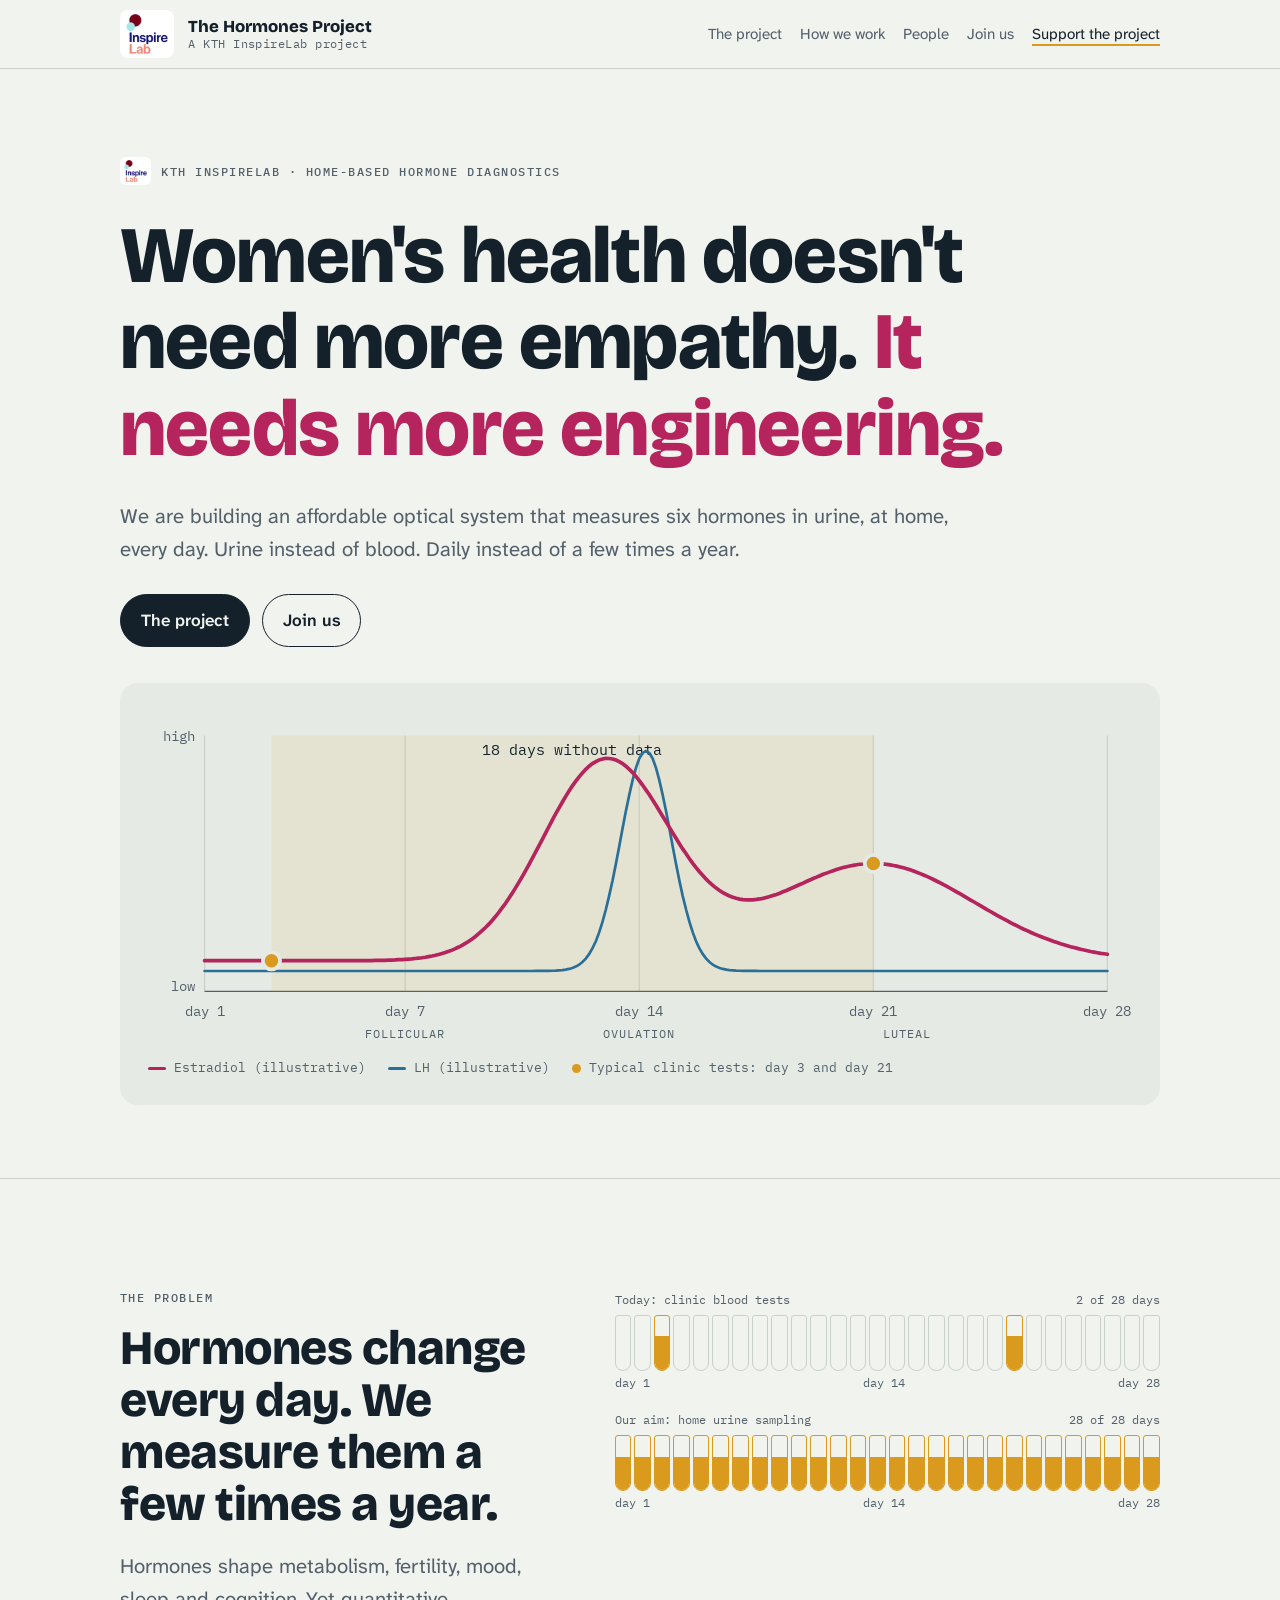
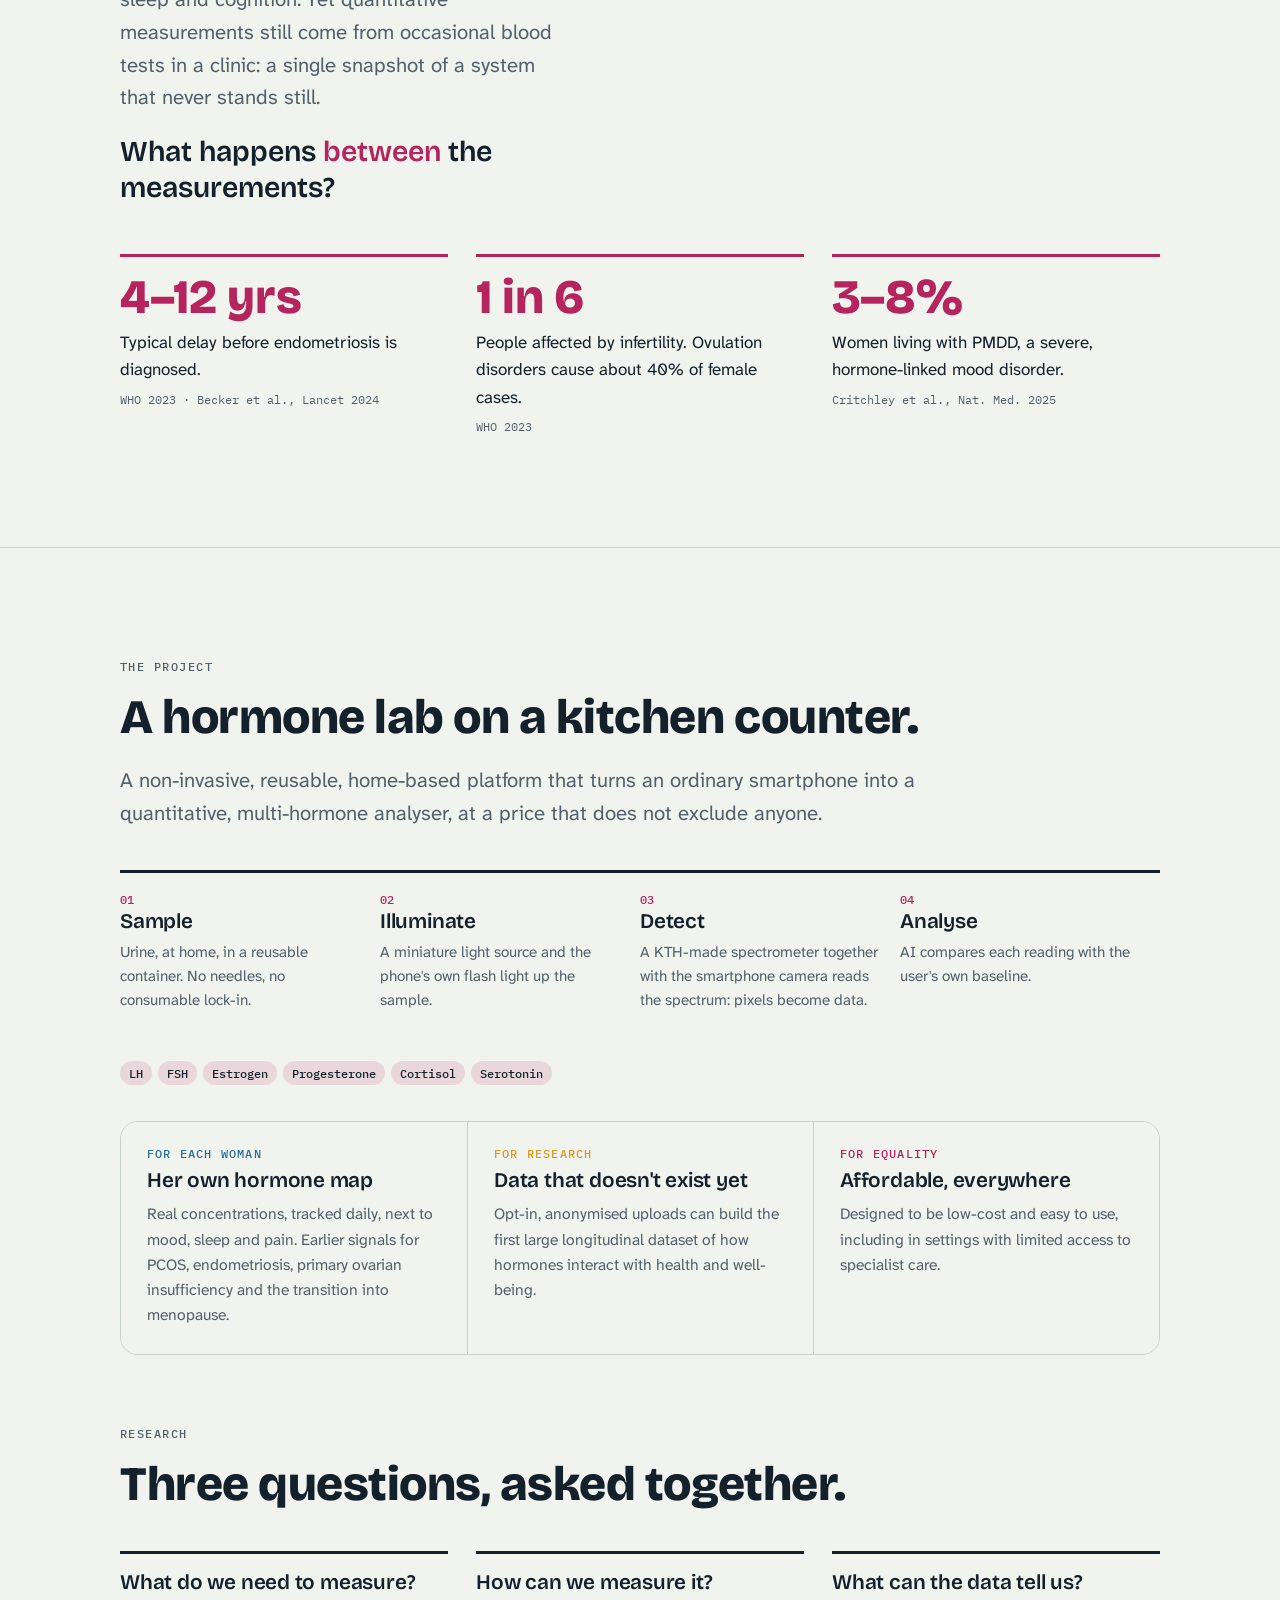
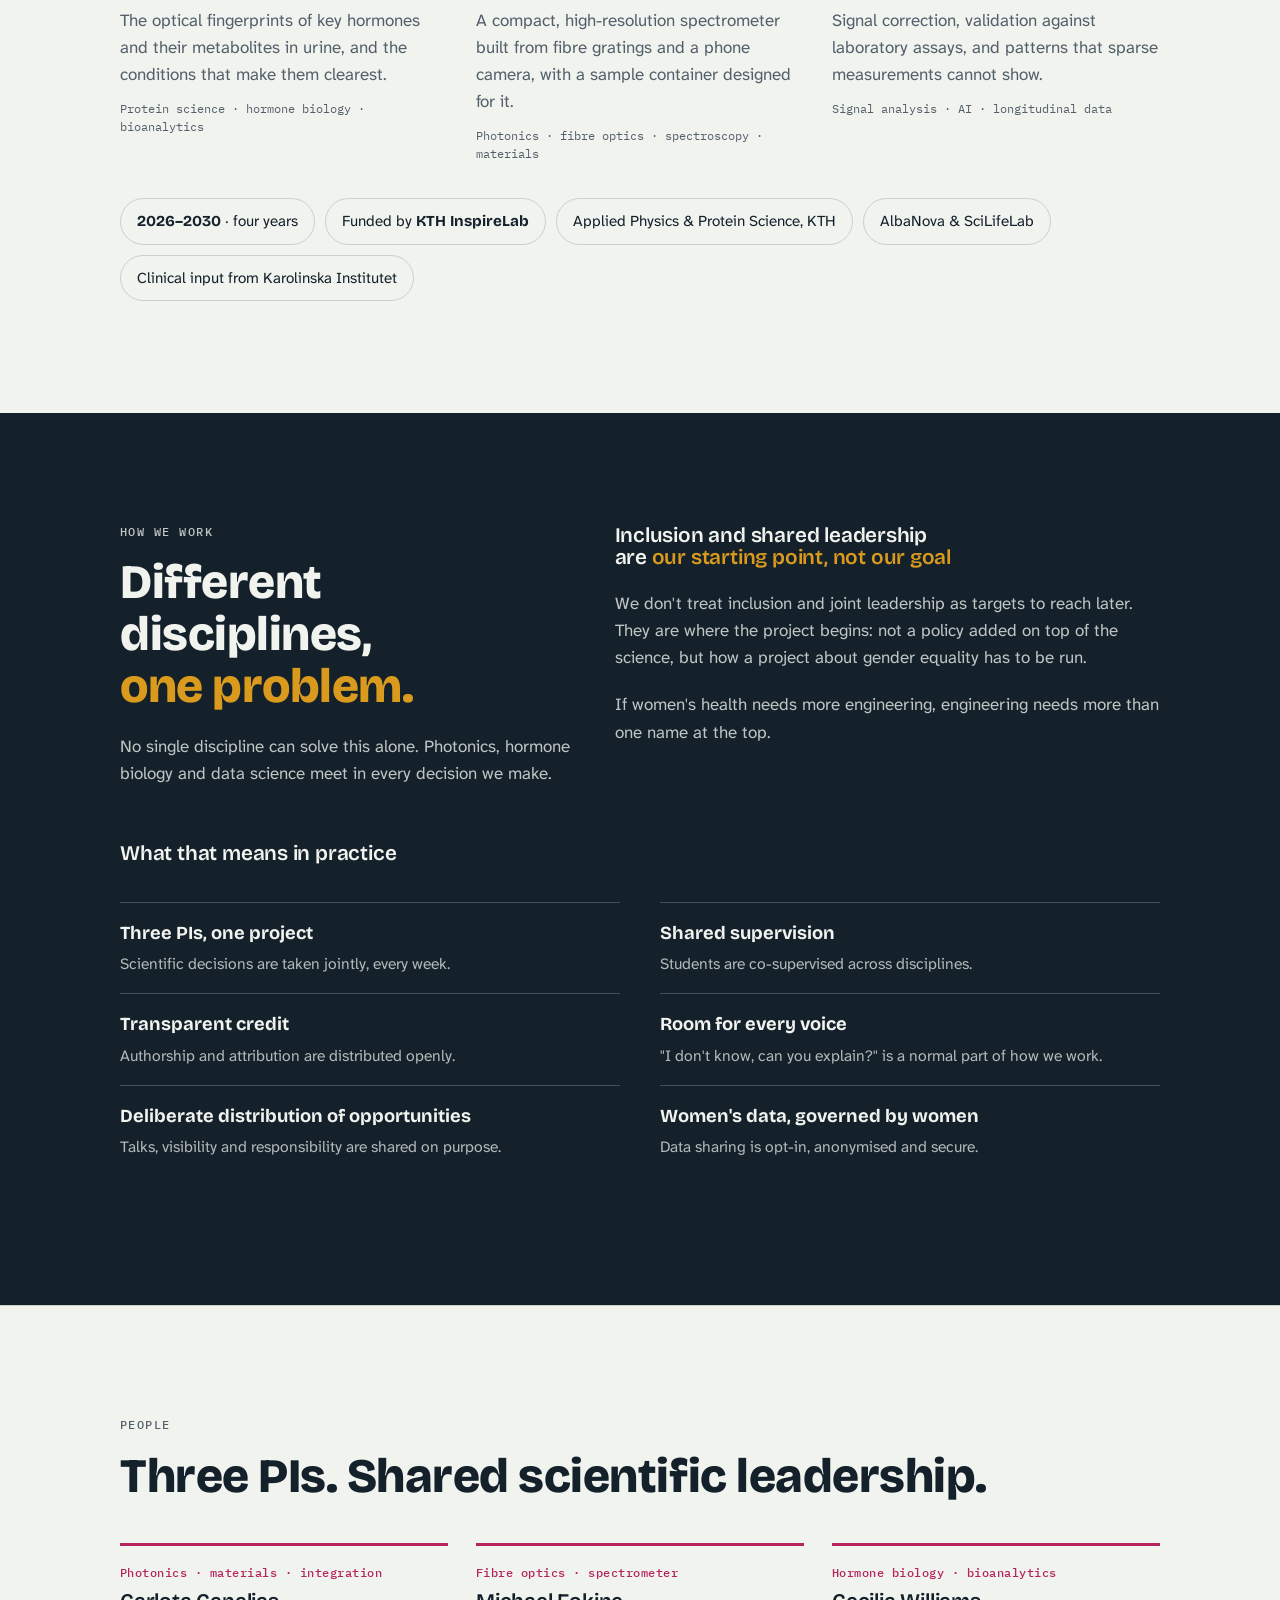
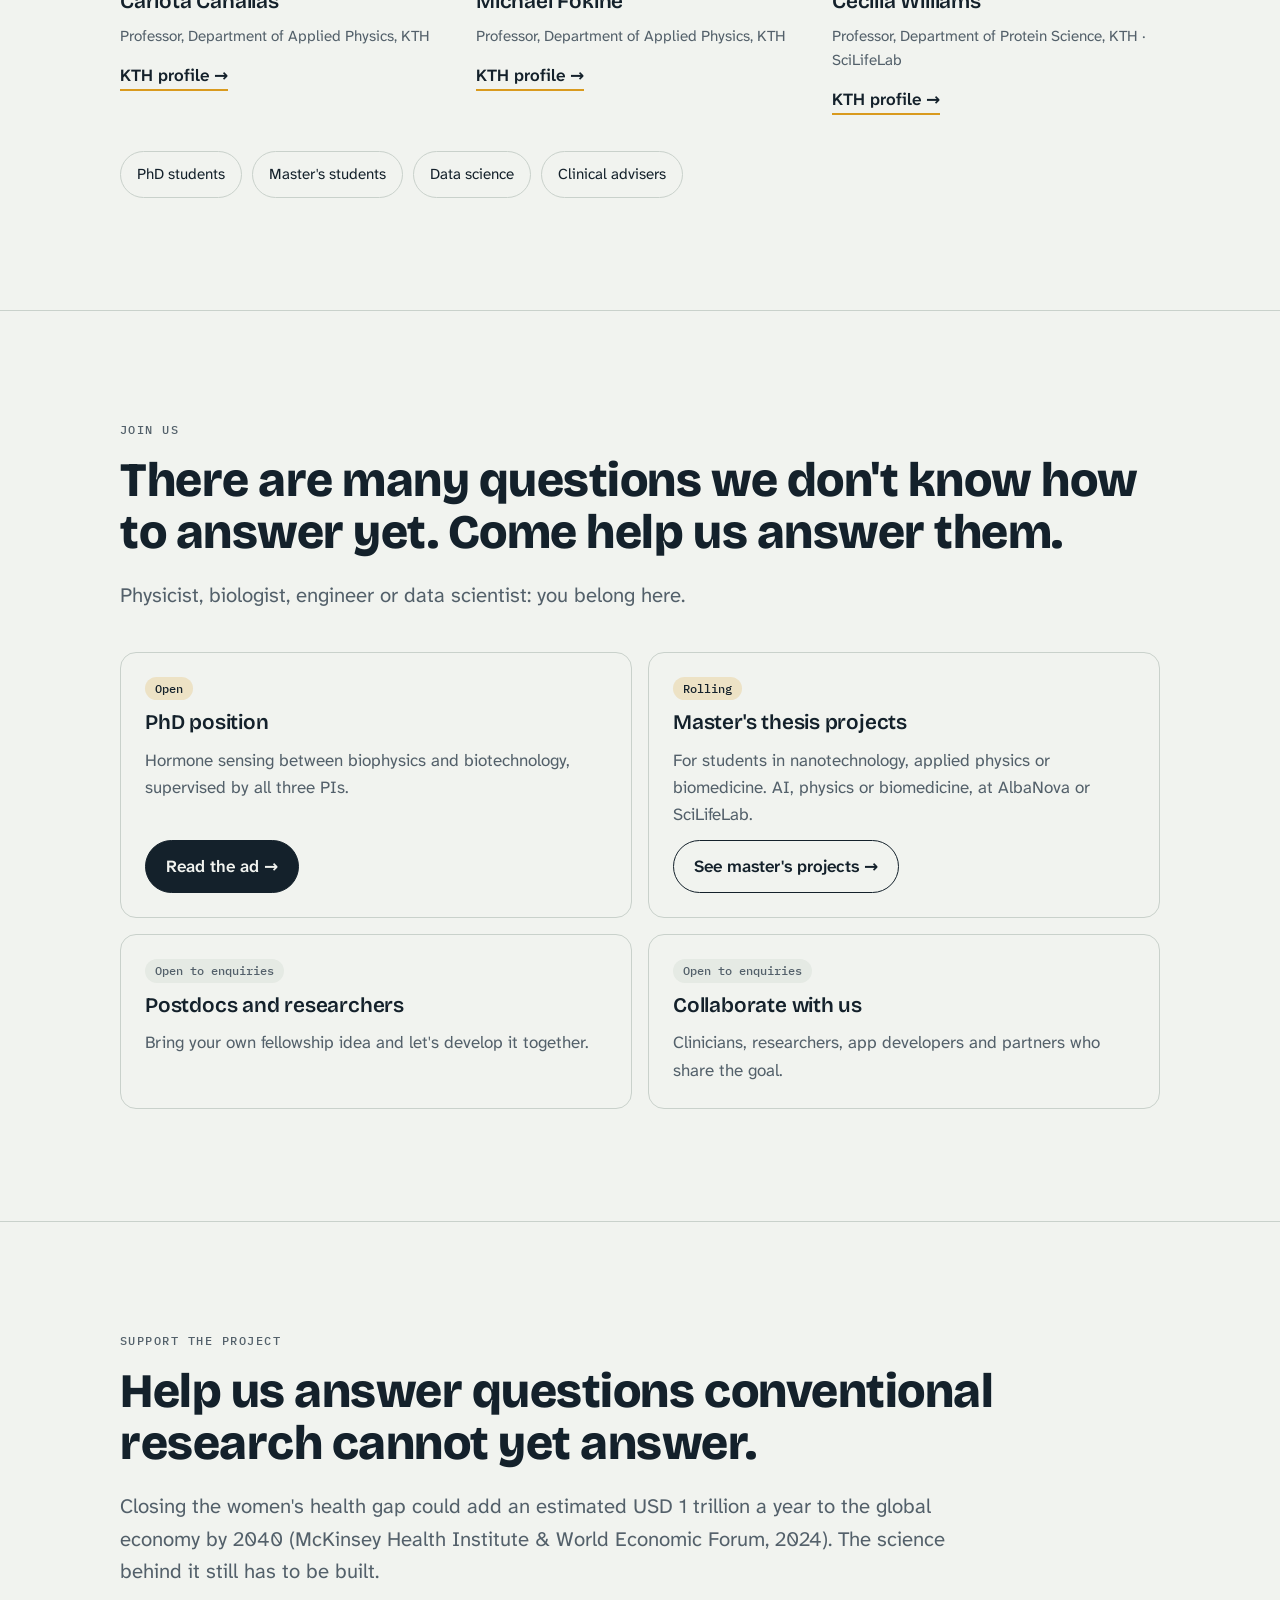
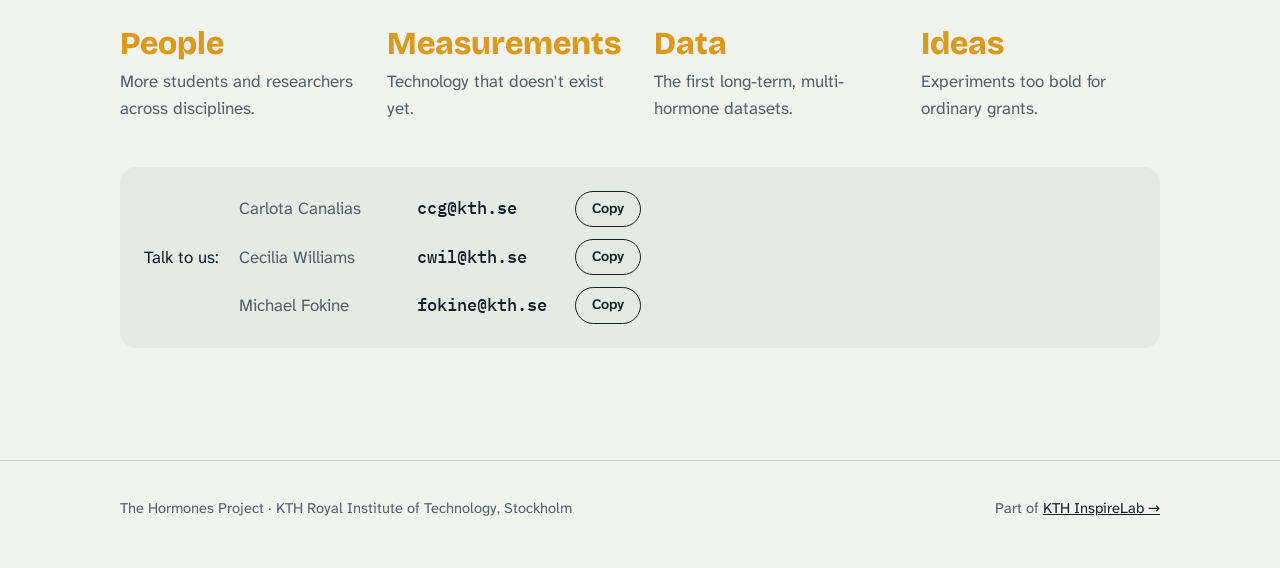
==== index.html @ 11ae4a55 "Add Hormones Project website Main page, PhD ad and master's thesis page for the KTH InspireLab Hormo" ====
<!doctype html>
<html lang="en">
<head>
<meta charset="utf-8">
<meta name="viewport" content="width=device-width, initial-scale=1, viewport-fit=cover">
<title>The Hormones Project</title>
<meta name="description" content="A KTH InspireLab project building an affordable, home-based optical system that measures six hormones in urine, every day.">
<link rel="icon" href="inspirelab-logo.png">
<link rel="preconnect" href="https://fonts.googleapis.com">
<link rel="preconnect" href="https://fonts.gstatic.com" crossorigin>
<link rel="stylesheet" href="https://fonts.googleapis.com/css2?family=Bricolage+Grotesque:opsz,wght@12..96,400;12..96,600;12..96,800&family=Atkinson+Hyperlegible+Next:wght@400;600&family=IBM+Plex+Mono:wght@400;500&display=swap">
<link rel="stylesheet" href="style.css">
</head>
<body>
<header class="nav">
  <div class="wrap">
    <div class="brand">
      <a class="logo" href="https://www.kth.se/inspirelab" title="KTH InspireLab"><img src="inspirelab-logo.png" alt="KTH InspireLab" width="240" height="227"></a>
      <a class="name" href="#top">The Hormones Project<small>A KTH InspireLab project</small></a>
    </div>
    <nav aria-label="Main">
      <ul>
        <li><a href="#project">The project</a></li>
        <li><a href="#how">How we work</a></li>
        <li><a href="#people">People</a></li>
        <li><a href="#join">Join us</a></li>
        <li><a class="cta" href="#support">Support the project</a></li>
      </ul>
    </nav>
  </div>
</header>

<main id="top">
  <!-- HERO -->
  <section class="hero">
    <div class="wrap grid">
      <a class="part-of" href="https://www.kth.se/inspirelab"><img src="inspirelab-logo.png" alt="" width="240" height="227">KTH InspireLab · Home-based hormone diagnostics</a>
      <h1>Women's health doesn't need more empathy. <span>It needs more engineering.</span></h1>
      <p class="lede">We are building an affordable optical system that measures six hormones in urine, at home, every day. Urine instead of blood. Daily instead of a few times a year.</p>
      <div class="btns">
        <a class="btn solid" href="#project">The project</a>
        <a class="btn" href="#join">Join us</a>
      </div>
      <figure class="chart" style="margin-inline:0">
        <svg id="cycle" viewBox="0 0 800 270" role="img" aria-label="Illustrative hormone levels across a 28-day menstrual cycle, with clinic tests only on day 3 and day 21"></svg>
        <figcaption class="legend">
          <span><b style="background:var(--curve)"></b>Estradiol (illustrative)</span>
          <span><b style="background:var(--light)"></b>LH (illustrative)</span>
          <span><b style="background:var(--sample);height:9px;width:9px;border-radius:50%"></b>Typical clinic tests: day 3 and day 21</span>
        </figcaption>
      </figure>
    </div>
  </section>

  <!-- PROBLEM -->
  <section>
    <div class="wrap">
      <div class="two">
        <div class="stack">
          <div class="eyebrow">The problem</div>
          <h2>Hormones change every day. We measure them a few times a year.</h2>
          <p class="lede">Hormones shape metabolism, fertility, mood, sleep and cognition. Yet quantitative measurements still come from occasional blood tests in a clinic: a single snapshot of a system that never stands still.</p>
          <p class="pull">What happens <em>between</em> the measurements?</p>
        </div>
        <div class="tubes" aria-label="Sample tubes across a 28-day cycle">
          <div>
            <div class="row-label"><span>Today: clinic blood tests</span><span>2 of 28 days</span></div>
            <div class="row" id="row-clinic"></div>
            <div class="days"><span>day 1</span><span>day 14</span><span>day 28</span></div>
          </div>
          <div>
            <div class="row-label"><span>Our aim: home urine sampling</span><span>28 of 28 days</span></div>
            <div class="row" id="row-home"></div>
            <div class="days"><span>day 1</span><span>day 14</span><span>day 28</span></div>
          </div>
        </div>
      </div>
      <div class="stats">
        <div><span class="n">4–12 yrs</span><p>Typical delay before endometriosis is diagnosed.</p><span class="src">WHO 2023 · Becker et al., Lancet 2024</span></div>
        <div><span class="n">1 in 6</span><p>People affected by infertility. Ovulation disorders cause about 40% of female cases.</p><span class="src">WHO 2023</span></div>
        <div><span class="n">3–8%</span><p>Women living with PMDD, a severe, hormone-linked mood disorder.</p><span class="src">Critchley et al., Nat. Med. 2025</span></div>
      </div>
    </div>
  </section>

  <!-- PROJECT -->
  <section id="project">
    <div class="wrap">
      <div class="stack">
        <div class="eyebrow">The project</div>
        <h2>A hormone lab on a kitchen counter.</h2>
        <p class="lede">A non-invasive, reusable, home-based platform that turns an ordinary smartphone into a quantitative, multi-hormone analyser, at a price that does not exclude anyone.</p>
      </div>
      <ol class="steps">
        <li><h3>Sample</h3><p>Urine, at home, in a reusable container. No needles, no consumable lock-in.</p></li>
        <li><h3>Illuminate</h3><p>A miniature light source and the phone's own flash light up the sample.</p></li>
        <li><h3>Detect</h3><p>A KTH-made spectrometer together with the smartphone camera reads the spectrum: pixels become data.</p></li>
        <li><h3>Analyse</h3><p>AI compares each reading with the user's own baseline.</p></li>
      </ol>
      <div class="hormones" aria-label="Target hormones" style="margin-top:28px"><span>LH</span><span>FSH</span><span>Estrogen</span><span>Progesterone</span><span>Cortisol</span><span>Serotonin</span></div>

      <div class="flow">
        <div><span class="k">For each woman</span><h3>Her own hormone map</h3><p>Real concentrations, tracked daily, next to mood, sleep and pain. Earlier signals for PCOS, endometriosis, primary ovarian insufficiency and the transition into menopause.</p></div>
        <div><span class="k">For research</span><h3>Data that doesn't exist yet</h3><p>Opt-in, anonymised uploads can build the first large longitudinal dataset of how hormones interact with health and well-being.</p></div>
        <div><span class="k">For equality</span><h3>Affordable, everywhere</h3><p>Designed to be low-cost and easy to use, including in settings with limited access to specialist care.</p></div>
      </div>

      <div class="stack" style="margin-top:72px">
        <div class="eyebrow">Research</div>
        <h2>Three questions, asked together.</h2>
      </div>
      <div class="qs">
        <div class="q">
          <h3>What do we need to measure?</h3>
          <p>The optical fingerprints of key hormones and their metabolites in urine, and the conditions that make them clearest.</p>
          <div class="who">Protein science · hormone biology · bioanalytics</div>
        </div>
        <div class="q">
          <h3>How can we measure it?</h3>
          <p>A compact, high-resolution spectrometer built from fibre gratings and a phone camera, with a sample container designed for it.</p>
          <div class="who">Photonics · fibre optics · spectroscopy · materials</div>
        </div>
        <div class="q">
          <h3>What can the data tell us?</h3>
          <p>Signal correction, validation against laboratory assays, and patterns that sparse measurements cannot show.</p>
          <div class="who">Signal analysis · AI · longitudinal data</div>
        </div>
      </div>
      <div class="facts">
        <span><b>2026–2030</b> · four years</span>
        <span>Funded by <b>KTH InspireLab</b></span>
        <span>Applied Physics &amp; Protein Science, KTH</span>
        <span>AlbaNova &amp; SciLifeLab</span>
        <span>Clinical input from Karolinska Institutet</span>
      </div>
    </div>
  </section>

  <!-- HOW WE WORK -->
  <section id="how" class="dark">
    <div class="wrap">
      <div class="two">
        <div class="stack">
          <div class="eyebrow">How we work</div>
          <h2>Different disciplines, <span>one problem.</span></h2>
          <p>No single discipline can solve this alone. Photonics, hormone biology and data science meet in every decision we make.</p>
        </div>
        <div class="stack">
          <h3>Inclusion and shared leadership are <em>our starting point, not our goal</em></h3>
          <p>We don't treat inclusion and joint leadership as targets to reach later. They are where the project begins: not a policy added on top of the science, but how a project about gender equality has to be run.</p>
          <p>If women's health needs more engineering, engineering needs more than one name at the top.</p>
        </div>
      </div>
      <h3 style="margin-top:56px">What that means in practice</h3>
      <ul class="practice">
        <li><strong>Three PIs, one project</strong><span>Scientific decisions are taken jointly, every week.</span></li>
        <li><strong>Shared supervision</strong><span>Students are co-supervised across disciplines.</span></li>
        <li><strong>Transparent credit</strong><span>Authorship and attribution are distributed openly.</span></li>
        <li><strong>Room for every voice</strong><span>"I don't know, can you explain?" is a normal part of how we work.</span></li>
        <li><strong>Deliberate distribution of opportunities</strong><span>Talks, visibility and responsibility are shared on purpose.</span></li>
        <li><strong>Women's data, governed by women</strong><span>Data sharing is opt-in, anonymised and secure.</span></li>
      </ul>
    </div>
  </section>

  <!-- PEOPLE -->
  <section id="people">
    <div class="wrap">
      <div class="stack">
        <div class="eyebrow">People</div>
        <h2>Three PIs. Shared scientific leadership.</h2>
      </div>
      <div class="pis">
        <article class="pi">
          <span class="field">Photonics · materials · integration</span>
          <h3>Carlota Canalias</h3>
          <span class="dept">Professor, Department of Applied Physics, KTH</span>
          <a class="profile" href="https://www.kth.se/profile/ccg">KTH profile →</a>
        </article>
        <article class="pi">
          <span class="field">Fibre optics · spectrometer</span>
          <h3>Michael Fokine</h3>
          <span class="dept">Professor, Department of Applied Physics, KTH</span>
          <a class="profile" href="https://www.kth.se/profile/fokine">KTH profile →</a>
        </article>
        <article class="pi">
          <span class="field">Hormone biology · bioanalytics</span>
          <h3>Cecilia Williams</h3>
          <span class="dept">Professor, Department of Protein Science, KTH · SciLifeLab</span>
          <a class="profile" href="https://www.kth.se/profile/cwil">KTH profile →</a>
        </article>
      </div>
      <div class="team" aria-label="Team">
        <span>PhD students</span><span>Master's students</span><span>Data science</span><span>Clinical advisers</span>
      </div>
    </div>
  </section>

  <!-- JOIN -->
  <section id="join">
    <div class="wrap">
      <div class="stack">
        <div class="eyebrow">Join us</div>
        <h2>There are many questions we don't know how to answer yet. Come help us answer them.</h2>
        <p class="lede">Physicist, biologist, engineer or data scientist: you belong here.</p>
      </div>
      <div class="join">
        <div class="card">
          <span class="status open">Open</span>
          <h3>PhD position</h3>
          <p>Hormone sensing between biophysics and biotechnology, supervised by all three PIs.</p>
          <a class="btn solid" href="phd.html">Read the ad →</a>
        </div>
        <div class="card">
          <span class="status open">Rolling</span>
          <h3>Master's thesis projects</h3>
          <p>For students in nanotechnology, applied physics or biomedicine. AI, physics or biomedicine, at AlbaNova or SciLifeLab.</p>
          <a class="btn" href="master.html">See master's projects →</a>
        </div>
        <div class="card">
          <span class="status">Open to enquiries</span>
          <h3>Postdocs and researchers</h3>
          <p>Bring your own fellowship idea and let's develop it together.</p>
        </div>
        <div class="card">
          <span class="status">Open to enquiries</span>
          <h3>Collaborate with us</h3>
          <p>Clinicians, researchers, app developers and partners who share the goal.</p>
        </div>
      </div>
    </div>
  </section>

  <!-- SUPPORT -->
  <section id="support">
    <div class="wrap">
      <div class="stack">
        <div class="eyebrow">Support the project</div>
        <h2>Help us answer questions conventional research cannot yet answer.</h2>
        <p class="lede">Closing the women's health gap could add an estimated USD 1 trillion a year to the global economy by 2040 (McKinsey Health Institute &amp; World Economic Forum, 2024). The science behind it still has to be built.</p>
      </div>
      <div class="support">
        <div><span class="n">People</span><p>More students and researchers across disciplines.</p></div>
        <div><span class="n">Measurements</span><p>Technology that doesn't exist yet.</p></div>
        <div><span class="n">Data</span><p>The first long-term, multi-hormone datasets.</p></div>
        <div><span class="n">Ideas</span><p>Experiments too bold for ordinary grants.</p></div>
      </div>
      <div class="contact">
        <span>Talk to us:</span>
        <ul class="mails">
          <li><span>Carlota Canalias</span><code>ccg@kth.se</code><button class="copy" type="button">Copy</button></li>
          <li><span>Cecilia Williams</span><code>cwil@kth.se</code><button class="copy" type="button">Copy</button></li>
          <li><span>Michael Fokine</span><code>fokine@kth.se</code><button class="copy" type="button">Copy</button></li>
        </ul>
      </div>
    </div>
  </section>
</main>

<footer>
  <div class="wrap">
    <span>The Hormones Project · KTH Royal Institute of Technology, Stockholm</span>
    <span>Part of <a href="https://www.kth.se/inspirelab">KTH InspireLab →</a></span>
  </div>
</footer>

<script>
(function(){
  // Hero chart: illustrative, smooth hormone curves over a 28-day cycle
  var svg=document.getElementById('cycle'), NS='http://www.w3.org/2000/svg';
  var L=46,R=780,T=20,B=228;
  var x=function(d){return L+(d-1)/27*(R-L)};
  var y=function(v){return B-v*(B-T)};
  var g=function(d,m,s){return Math.exp(-((d-m)*(d-m))/(2*s*s))};
  var e2=function(d){return .12+.78*g(d,13,1.9)+.38*g(d,21,3)};
  var lh=function(d){return .08+.86*g(d,14.2,.75)};
  function el(n,a){var e=document.createElementNS(NS,n);for(var k in a)e.setAttribute(k,a[k]);svg.appendChild(e);return e}
  function path(f){var s='';for(var d=1;d<=28.001;d+=.1){s+=(s?'L':'M')+x(d).toFixed(1)+' '+y(f(d)).toFixed(1)}return s}
  [1,7,14,21,28].forEach(function(d){
    el('line',{x1:x(d),x2:x(d),y1:T,y2:B,stroke:'var(--line)','stroke-width':1});
    var t=el('text',{x:x(d),y:B+20,'text-anchor':'middle'});t.textContent='day '+d;
  });
  el('line',{x1:L,x2:R,y1:B,y2:B,stroke:'var(--muted)','stroke-width':1});
  var yl=el('text',{x:L-8,y:T+4,'text-anchor':'end'});yl.textContent='high';
  var y0=el('text',{x:L-8,y:B,'text-anchor':'end'});y0.textContent='low';
  el('rect',{x:x(3),y:T,width:x(21)-x(3),height:B-T,fill:'var(--sample-soft)',opacity:.45});
  var q=el('text',{x:(x(3)+x(21))/2,y:T+16,'text-anchor':'middle',style:'fill:var(--ink);font-size:12px'});q.textContent='18 days without data';
  el('path',{d:path(lh),fill:'none',stroke:'var(--light)','stroke-width':2.2,'stroke-linecap':'round'});
  el('path',{d:path(e2),fill:'none',stroke:'var(--curve)','stroke-width':3,'stroke-linecap':'round'});
  [3,21].forEach(function(d){
    el('circle',{cx:x(d),cy:y(e2(d)),r:7,fill:'var(--sample)',stroke:'var(--paper-2)','stroke-width':3});
  });
  [['follicular',7],['ovulation',14],['luteal',22]].forEach(function(p){var t=el('text',{x:x(p[1]),y:B+38,'text-anchor':'middle',style:'font-size:10px;letter-spacing:.08em'});t.textContent=p[0].toUpperCase()});
  svg.setAttribute('viewBox','0 0 800 '+(B+46));

  // Tubes
  function fill(id,on){var r=document.getElementById(id);for(var d=1;d<=28;d++){var t=document.createElement('span');t.className='tube'+(on(d)?' on':'');t.title='day '+d;r.appendChild(t)}}
  fill('row-clinic',function(d){return d===3||d===21});
  fill('row-home',function(){return true});

  // Copy email
  document.querySelectorAll('.mails li').forEach(function(li){
    var b=li.querySelector('.copy'),m=li.querySelector('code');
    b.addEventListener('click',function(){
      function sel(){var r=document.createRange();r.selectNodeContents(m);var s=getSelection();s.removeAllRanges();s.addRange(r);b.textContent='Selected, press copy'}
      if(navigator.clipboard&&navigator.clipboard.writeText){navigator.clipboard.writeText(m.textContent).then(function(){b.textContent='Copied'},sel)}else sel();
    });
  });
})();
</script>
</body>
</html>
---- style.css ----
/* Shared styles for the Hormones Project pages. A continuous hormone curve vs. sparse clinic dots is the recurring motif. */
:root{
  --paper:#F1F3EF; --paper-2:#E5EAE4; --ink:#14212B; --muted:#53606A; --line:#C9D1CB;
  --curve:#B5245C; --curve-soft:#B5245C22; --sample:#D99A1E; --sample-soft:#D99A1E33; --light:#2A6F97;
  --display:"Bricolage Grotesque",ui-sans-serif,system-ui,sans-serif;
  --body:"Atkinson Hyperlegible Next",ui-sans-serif,system-ui,-apple-system,"Segoe UI",sans-serif;
  --mono:"IBM Plex Mono",ui-monospace,SFMono-Regular,Menlo,monospace;
  --wrap:1120px;
}
@media (prefers-color-scheme: dark){:root:not([data-theme="light"]){
  --paper:#0E151B; --paper-2:#16212A; --ink:#E6ECE8; --muted:#9AA7AE; --line:#2A3843;
  --curve:#F0679A; --curve-soft:#F0679A26; --sample:#F2B544; --sample-soft:#F2B54433; --light:#6FB3D9; color-scheme:dark}}
:root[data-theme="dark"]{
  --paper:#0E151B; --paper-2:#16212A; --ink:#E6ECE8; --muted:#9AA7AE; --line:#2A3843;
  --curve:#F0679A; --curve-soft:#F0679A26; --sample:#F2B544; --sample-soft:#F2B54433; --light:#6FB3D9; color-scheme:dark}

*{box-sizing:border-box}
html{scroll-behavior:smooth}
@media (prefers-reduced-motion: reduce){html{scroll-behavior:auto}*{animation:none!important;transition:none!important}}
body{margin:0;background:var(--paper);color:var(--ink);font:400 1.0625rem/1.6 var(--body)}
a{color:inherit}
a:focus-visible,button:focus-visible{outline:2px solid var(--curve);outline-offset:3px;border-radius:4px}
img{max-width:100%}
[hidden]{display:none!important}
.wrap{max-width:var(--wrap);margin:0 auto;padding-inline:clamp(16px,4vw,40px)}
h1,h2,h3{font-family:var(--display);text-wrap:balance;margin:0;line-height:1.08;letter-spacing:-.01em}
h1{font-size:clamp(2.4rem,6.4vw,5rem);font-weight:800}
h2{font-size:clamp(1.9rem,4vw,3rem);font-weight:800}
h3{font-size:1.3rem;font-weight:600}
p{margin:0;max-width:64ch}
.eyebrow{font:500 .78rem/1 var(--mono);letter-spacing:.12em;text-transform:uppercase;color:var(--muted)}
.lede{font-size:clamp(1.1rem,1.6vw,1.3rem);color:var(--muted)}
section{padding-block:clamp(56px,9vw,112px);border-top:1px solid var(--line)}
.stack{display:flex;flex-direction:column;gap:20px}
.src{font:400 .72rem/1.4 var(--mono);color:var(--muted)}

/* nav */
header.nav{position:sticky;top:env(safe-area-inset-top,0px);z-index:10;background:color-mix(in srgb,var(--paper) 88%,transparent);backdrop-filter:blur(10px);border-bottom:1px solid var(--line)}
header.nav .wrap{display:flex;align-items:center;justify-content:space-between;gap:16px;padding-block:10px;flex-wrap:wrap}
.brand{display:flex;align-items:center;gap:14px;min-width:0}
.brand .logo{display:block;flex:none;background:#fff;border-radius:8px;padding:4px 6px;line-height:0}
.brand .logo img{height:40px;width:auto}
.brand .name{font:800 1.05rem/1.15 var(--display);text-decoration:none}
.brand .name small{display:block;font:400 .72rem/1.2 var(--mono);color:var(--muted);letter-spacing:.04em}
nav ul{display:flex;gap:4px 18px;list-style:none;margin:0;padding:0;flex-wrap:wrap;font-size:.95rem}
nav a{text-decoration:none;color:var(--muted)}
nav a:hover{color:var(--ink)}
nav a.cta{color:var(--ink);border-bottom:2px solid var(--sample)}

/* hero */
.hero{padding-block:clamp(40px,7vw,88px) clamp(32px,5vw,56px);border-top:0}
.hero .grid{display:grid;grid-template-columns:minmax(0,1fr);gap:28px}
.hero h1 span{color:var(--curve)}
.part-of{display:inline-flex;align-items:center;gap:10px;text-decoration:none;font:500 .78rem/1 var(--mono);letter-spacing:.12em;text-transform:uppercase;color:var(--muted)}
.part-of:hover{color:var(--ink)}
.part-of img{height:28px;width:auto;background:#fff;border-radius:6px;padding:3px 4px}
.btns{display:flex;gap:12px;flex-wrap:wrap}
.btn{display:inline-flex;align-items:center;gap:8px;padding:12px 20px;border-radius:999px;text-decoration:none;font-weight:600;border:1.5px solid var(--ink)}
.btn.solid{background:var(--ink);color:var(--paper)}
.btn:hover{transform:translateY(-1px)}
.chart{margin-top:8px;background:var(--paper-2);border-radius:18px;padding:clamp(14px,2.5vw,28px);overflow-x:auto}
.chart svg{display:block;width:100%;min-width:560px;height:auto}
.chart text{font-family:var(--mono);font-size:11px;fill:var(--muted)}
.legend{display:flex;flex-wrap:wrap;gap:8px 22px;margin-top:12px;font:400 .8rem/1.3 var(--mono);color:var(--muted)}
.legend b{display:inline-block;width:18px;height:3px;border-radius:2px;vertical-align:middle;margin-right:8px}

/* problem / tubes */
.two{display:grid;grid-template-columns:minmax(0,1fr);gap:40px}
@media(min-width:860px){.two{grid-template-columns:minmax(0,5fr) minmax(0,6fr);align-items:start}}
.tubes{display:flex;flex-direction:column;gap:22px}
.row-label{display:flex;justify-content:space-between;gap:12px;font:400 .78rem/1.3 var(--mono);color:var(--muted);margin-bottom:8px}
.row{display:grid;grid-template-columns:repeat(28,minmax(0,1fr));gap:3px}
.tube{aspect-ratio:1/3.4;max-width:100%;border:1.5px solid var(--line);border-radius:3px 3px 8px 8px;position:relative;overflow:hidden}
.tube.on::after{content:"";position:absolute;inset:auto 0 0 0;height:62%;background:var(--sample)}
.tube.on{border-color:var(--sample)}
.days{display:flex;justify-content:space-between;font:400 .72rem/1 var(--mono);color:var(--muted);margin-top:6px}
.pull{font:600 clamp(1.3rem,2.4vw,1.8rem)/1.25 var(--display);max-width:30ch}
.pull em{font-style:normal;color:var(--curve)}

/* stats */
.stats{display:grid;grid-template-columns:minmax(0,1fr);gap:28px;margin-top:48px}
@media(min-width:760px){.stats{grid-template-columns:repeat(3,minmax(0,1fr))}}
.stats div{display:flex;flex-direction:column;gap:8px;padding-top:16px;border-top:3px solid var(--curve)}
.stats .n{font:800 clamp(2.2rem,4vw,3rem)/1 var(--display);color:var(--curve)}

/* idea flow / steps */
.flow{display:grid;grid-template-columns:minmax(0,1fr);gap:0;margin-top:36px;border:1px solid var(--line);border-radius:18px;overflow:hidden}
@media(min-width:760px){.flow{grid-template-columns:repeat(3,minmax(0,1fr))}}
.flow > div{padding:26px;display:flex;flex-direction:column;gap:10px;background:var(--paper)}
.flow > div + div{border-top:1px solid var(--line)}
@media(min-width:760px){.flow > div + div{border-top:0;border-left:1px solid var(--line)}}
.flow .k{font:500 .75rem/1 var(--mono);letter-spacing:.1em;text-transform:uppercase}
.flow > div:nth-child(1) .k{color:var(--light)} .flow > div:nth-child(2) .k{color:var(--sample)} .flow > div:nth-child(3) .k{color:var(--curve)}
.flow p{color:var(--muted);font-size:.98rem}
.steps{display:grid;grid-template-columns:minmax(0,1fr);gap:0;margin:40px 0 0;padding:0;list-style:none;counter-reset:s}
@media(min-width:900px){.steps{grid-template-columns:repeat(4,minmax(0,1fr))}}
.steps li{counter-increment:s;padding:20px 18px 20px 0;border-top:1px solid var(--line);display:flex;flex-direction:column;gap:6px}
@media(min-width:900px){.steps li{border-top:3px solid var(--ink)}}
.steps li::before{content:"0" counter(s);font:500 .78rem/1 var(--mono);color:var(--curve)}
.steps p{color:var(--muted);font-size:.95rem}

/* research questions */
.qs{display:grid;grid-template-columns:minmax(0,1fr);gap:28px;margin-top:40px}
@media(min-width:860px){.qs{grid-template-columns:repeat(3,minmax(0,1fr))}}
.q{display:flex;flex-direction:column;gap:12px;padding-top:18px;border-top:3px solid var(--ink)}
.q p{color:var(--muted)}
.q .who{font:400 .78rem/1.4 var(--mono);color:var(--muted)}
.hormones{display:flex;flex-wrap:wrap;gap:6px;margin-top:4px}
.hormones span{font:500 .78rem/1 var(--mono);padding:6px 9px;border-radius:999px;background:var(--curve-soft);color:var(--ink)}
.facts{display:flex;flex-wrap:wrap;gap:10px;margin-top:36px}
.facts span{padding:10px 16px;border:1px solid var(--line);border-radius:999px;font-size:.95rem}
.facts b{font-family:var(--display)}

/* how we work */
.dark{background:var(--ink);color:var(--paper);border-top:0}
.dark .eyebrow,.dark .lede,.dark p{color:color-mix(in srgb,var(--paper) 78%,var(--ink))}
.dark h2 span,.dark em{color:var(--sample);font-style:normal}
.practice{display:grid;grid-template-columns:minmax(0,1fr);gap:0;margin-top:36px;list-style:none;padding:0}
@media(min-width:760px){.practice{grid-template-columns:repeat(2,minmax(0,1fr));column-gap:40px}}
.practice li{padding-block:16px;border-top:1px solid color-mix(in srgb,var(--paper) 22%,var(--ink));display:flex;flex-direction:column;gap:4px}
.practice strong{font-family:var(--display);font-size:1.15rem}
.practice span{color:color-mix(in srgb,var(--paper) 72%,var(--ink));font-size:.98rem}

/* people */
.pis{display:grid;grid-template-columns:minmax(0,1fr);gap:28px;margin-top:40px}
@media(min-width:820px){.pis{grid-template-columns:repeat(3,minmax(0,1fr))}}
.pi{display:flex;flex-direction:column;gap:10px;padding-top:18px;border-top:3px solid var(--curve)}
.pi .field{font:500 .78rem/1.4 var(--mono);color:var(--curve);letter-spacing:.04em}
.pi .dept{font-size:.95rem;color:var(--muted)}
.pi p{font-size:.98rem}
.pi a.profile{align-self:flex-start;font-weight:600;text-decoration:none;border-bottom:2px solid var(--sample);margin-top:4px}
.team{display:flex;flex-wrap:wrap;gap:10px;margin-top:36px}
.team span{padding:10px 16px;border:1px solid var(--line);border-radius:999px;font-size:.95rem}

/* join */
.join{display:grid;grid-template-columns:minmax(0,1fr);gap:16px;margin-top:40px}
@media(min-width:760px){.join{grid-template-columns:repeat(2,minmax(0,1fr))}}
.card{border:1px solid var(--line);border-radius:16px;padding:24px;display:flex;flex-direction:column;gap:12px}
.card p{color:var(--muted)}
.card .btn{align-self:flex-start;margin-top:auto}
.status{align-self:flex-start;font:500 .72rem/1 var(--mono);padding:6px 10px;border-radius:999px;background:var(--paper-2);color:var(--muted)}
.status.open{background:var(--sample-soft);color:var(--ink)}

/* support */
.support{display:grid;grid-template-columns:minmax(0,1fr);gap:28px;margin-top:40px}
@media(min-width:640px){.support{grid-template-columns:repeat(2,minmax(0,1fr))}}
@media(min-width:1000px){.support{grid-template-columns:repeat(4,minmax(0,1fr))}}
.support div{display:flex;flex-direction:column;gap:8px}
.support .n{font:800 2rem/1 var(--display);color:var(--sample)}
.support p{color:var(--muted)}
.contact{margin-top:44px;display:flex;flex-wrap:wrap;align-items:center;gap:14px 20px;padding:24px;border-radius:16px;background:var(--paper-2)}
.contact code{font:500 1.05rem/1 var(--mono);user-select:all}
.mails{list-style:none;margin:0;padding:0;display:flex;flex-direction:column;gap:12px}
.mails li{display:flex;flex-wrap:wrap;align-items:center;gap:8px 16px}
.mails li span{min-width:9.5em;color:var(--muted)}
.mails li code{min-width:8.5em}
.copy{font:600 .9rem/1 var(--body);padding:10px 16px;border-radius:999px;border:1.5px solid var(--ink);background:transparent;color:var(--ink);cursor:pointer}

/* ad pages (PhD, master's) */
.ad{padding-block:clamp(40px,7vw,80px)}
.ad .wrap{display:grid;grid-template-columns:minmax(0,1fr);gap:48px}
@media(min-width:960px){.ad .wrap{grid-template-columns:minmax(0,1fr) 300px;align-items:start}}
.ad article{display:flex;flex-direction:column;gap:18px;max-width:68ch}
.ad article h1{font-size:clamp(2rem,5vw,3.4rem)}
.ad article h2{font-size:clamp(1.35rem,2.4vw,1.7rem);margin-top:22px}
.ad article ul{margin:0;padding-left:1.2em;display:flex;flex-direction:column;gap:8px}
.ad article li::marker{color:var(--curve)}
.ad .back{font:500 .78rem/1 var(--mono);letter-spacing:.08em;text-transform:uppercase;color:var(--muted);text-decoration:none}
.ad .back:hover{color:var(--ink)}
.ad aside{position:sticky;top:96px;display:flex;flex-direction:column;gap:14px;padding:24px;border-radius:16px;background:var(--paper-2)}
.ad aside dl{margin:0;display:grid;gap:12px}
.ad aside dt{font:500 .72rem/1 var(--mono);letter-spacing:.08em;text-transform:uppercase;color:var(--muted)}
.ad aside dd{margin:4px 0 0}
.tracks{display:grid;grid-template-columns:minmax(0,1fr);gap:14px;margin:6px 0}
@media(min-width:700px){.tracks{grid-template-columns:repeat(3,minmax(0,1fr))}}
.tracks div{border-top:3px solid var(--ink);padding-top:14px;display:flex;flex-direction:column;gap:6px}
.tracks div:nth-child(1){border-color:var(--curve)} .tracks div:nth-child(2){border-color:var(--light)} .tracks div:nth-child(3){border-color:var(--sample)}
.tracks p{font-size:.96rem;color:var(--muted)}
.callout{padding:20px 22px;border-left:3px solid var(--sample);background:var(--paper-2);border-radius:0 12px 12px 0}
.pi-links{display:flex;flex-direction:column;gap:6px;margin:0;padding:0;list-style:none}
.pi-links a{font-weight:600}

footer{border-top:1px solid var(--line);padding-block:36px 48px;font-size:.92rem;color:var(--muted)}
footer .wrap{display:flex;flex-wrap:wrap;gap:12px 28px;justify-content:space-between;align-items:center}
footer a{color:var(--ink)}
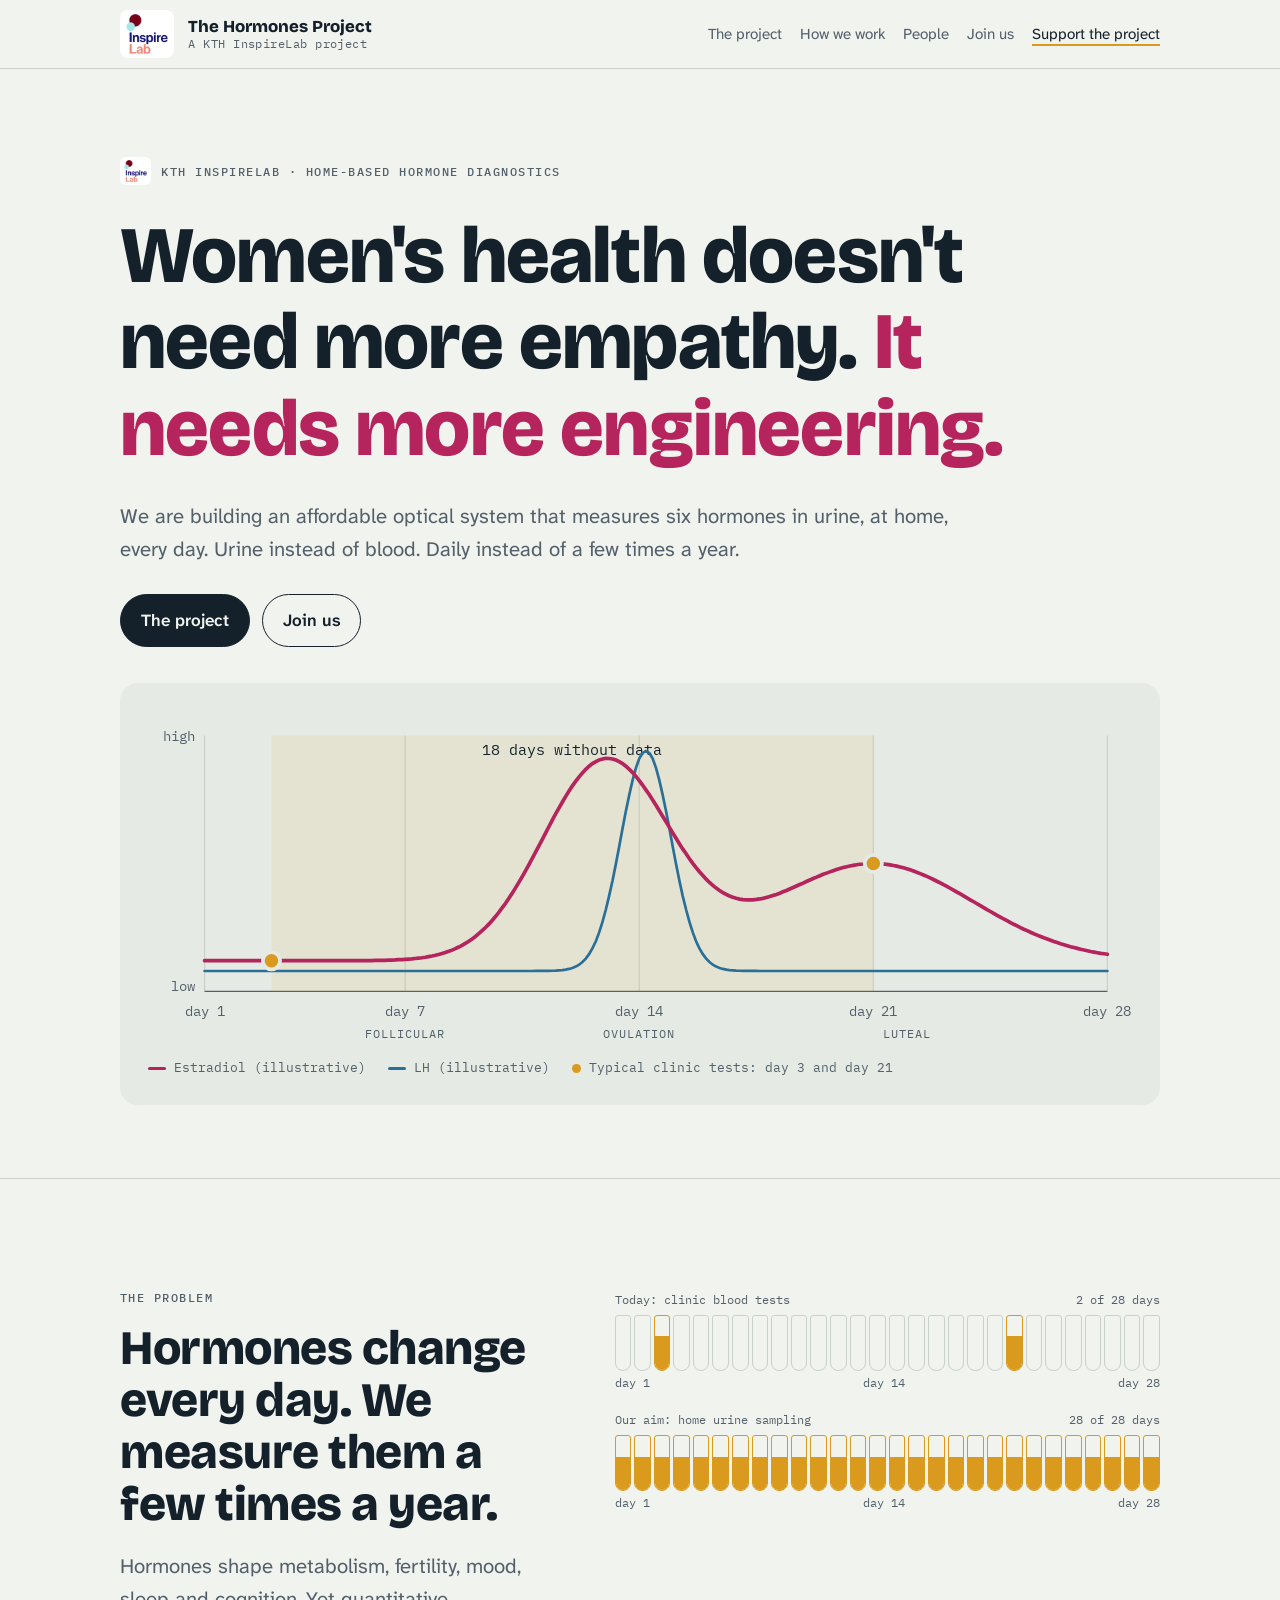
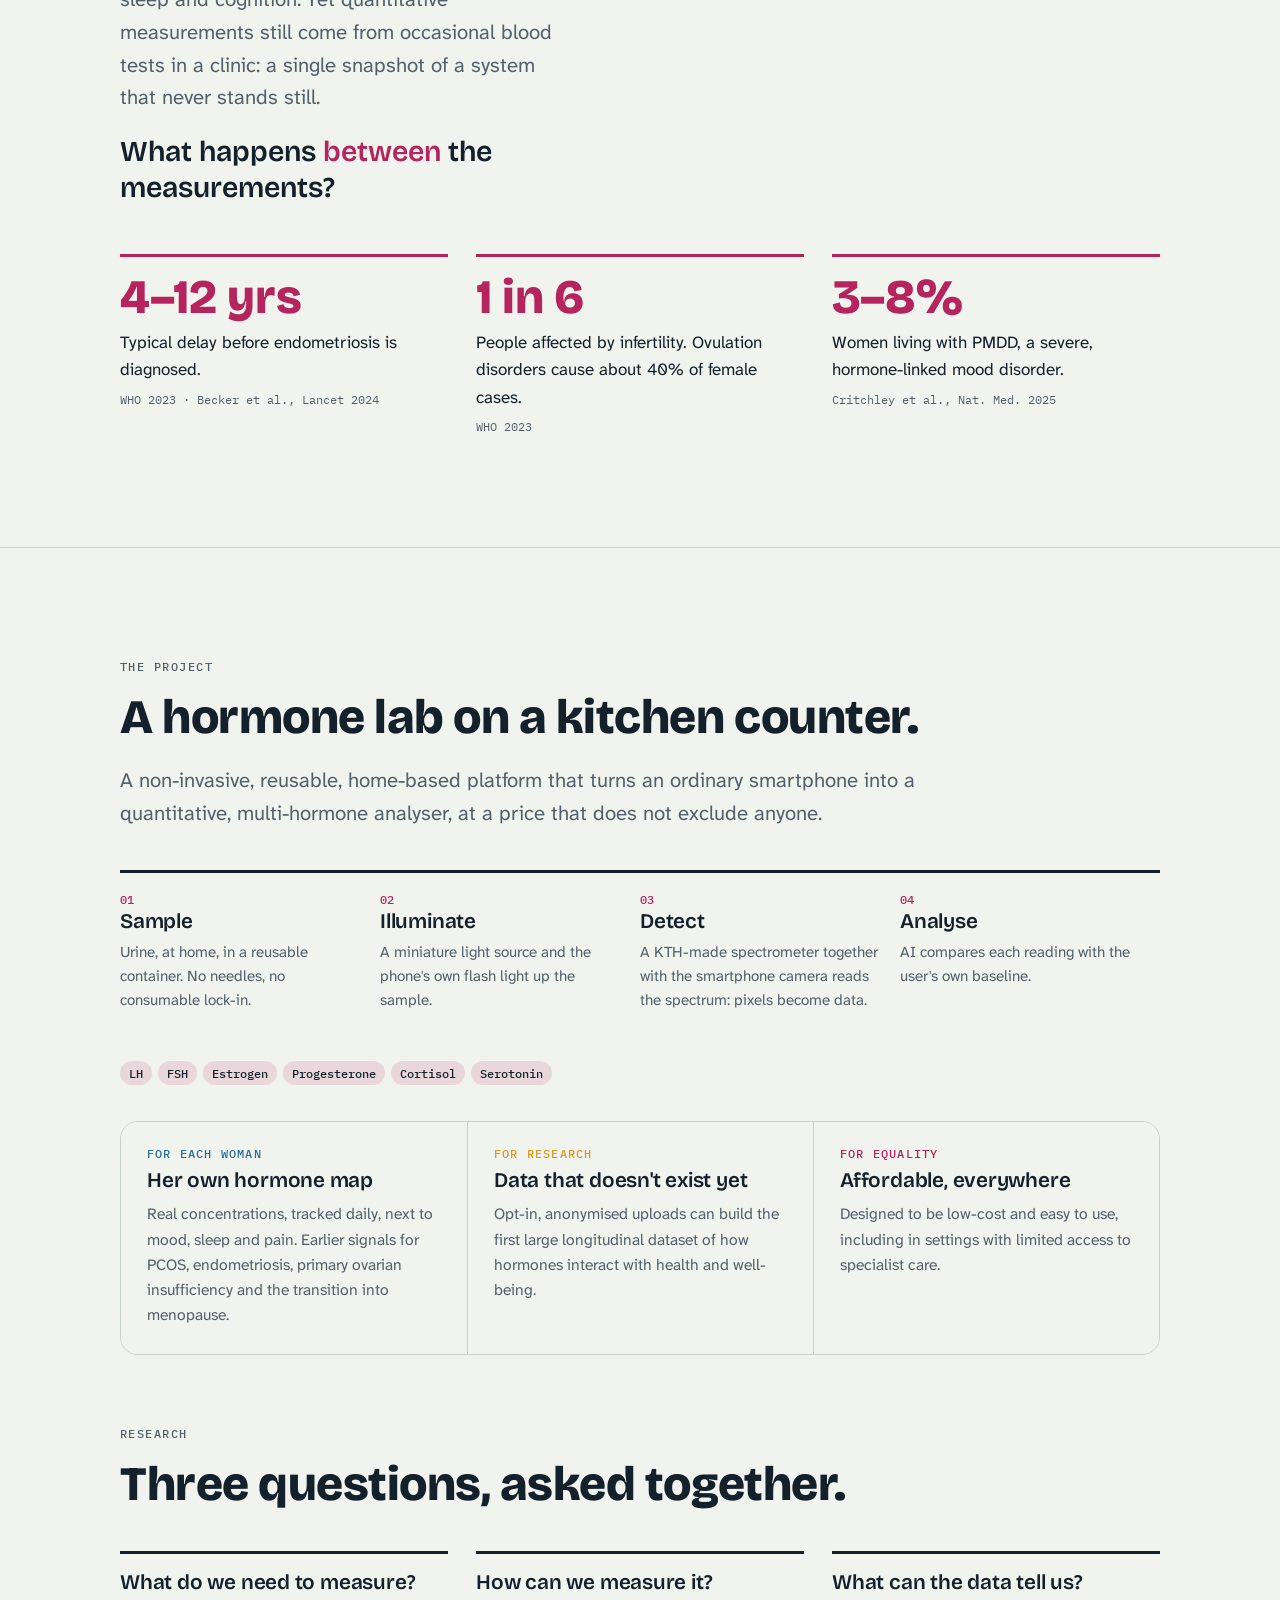
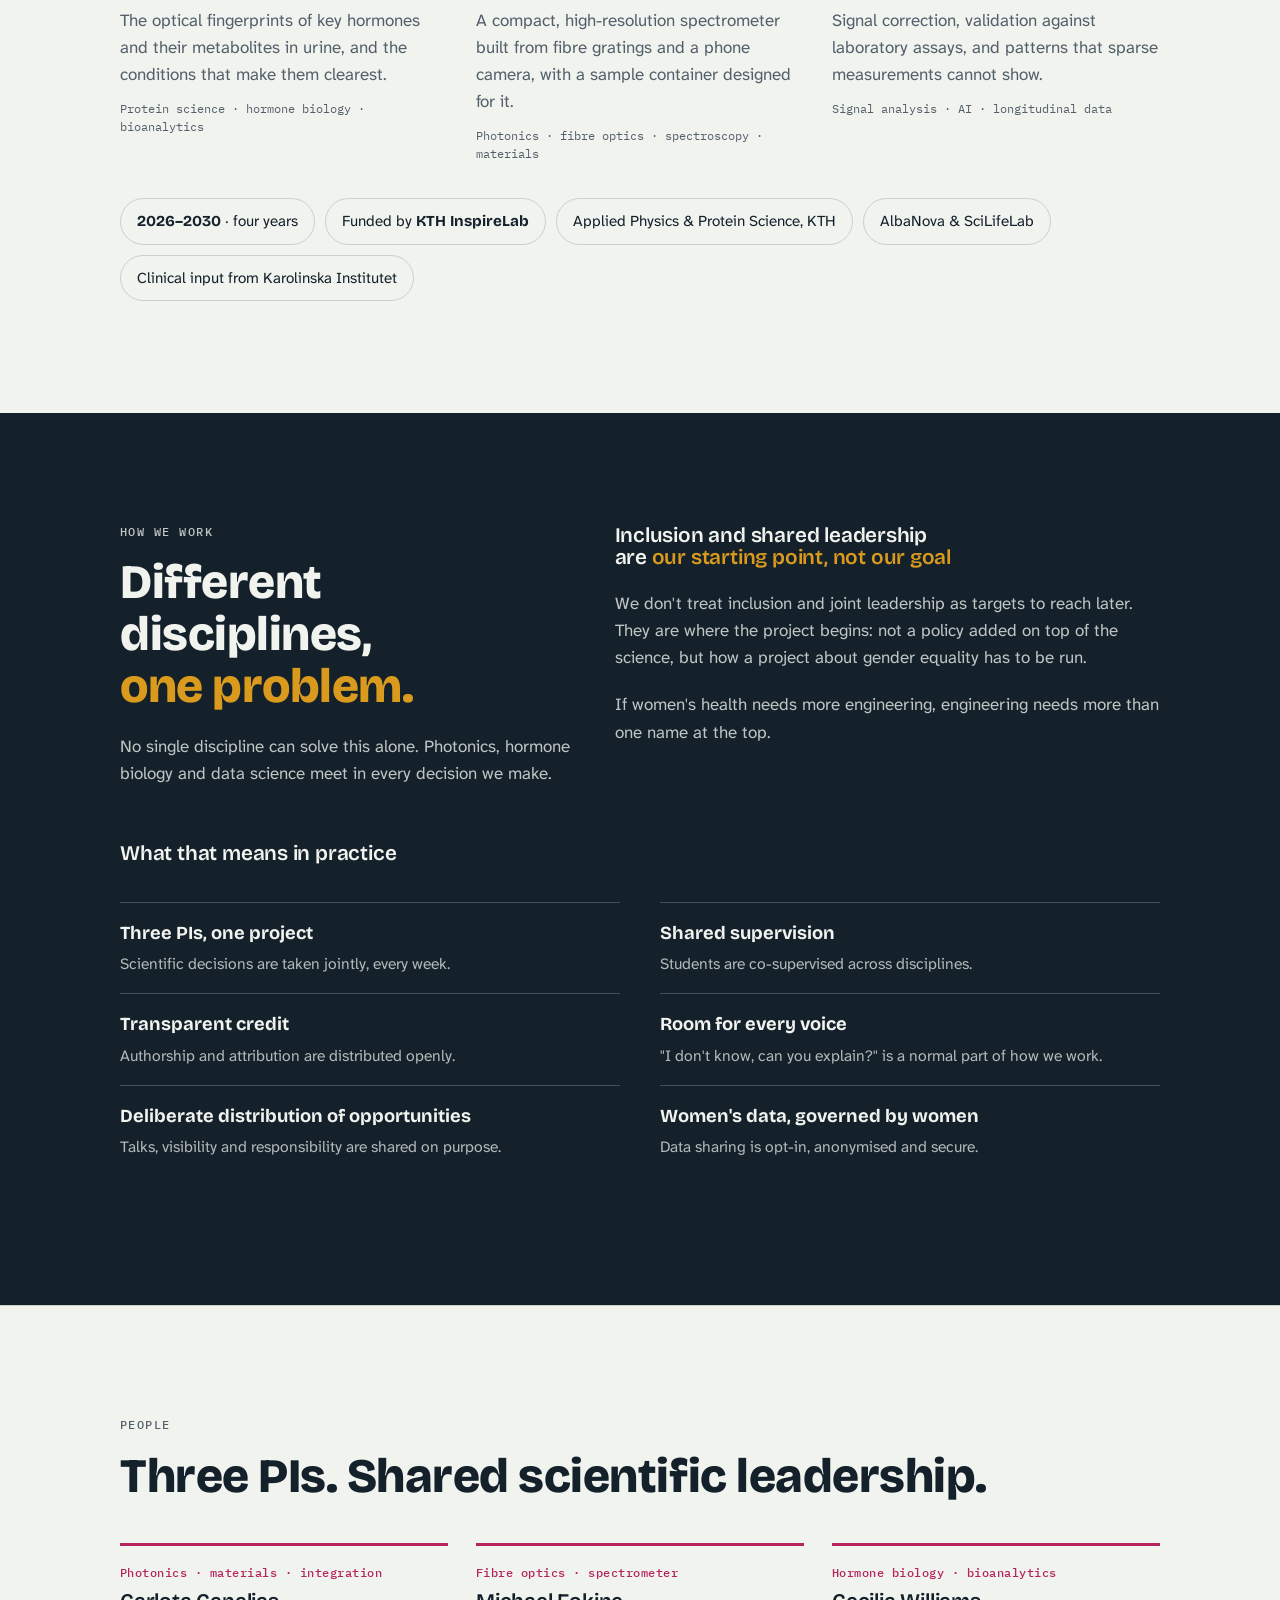
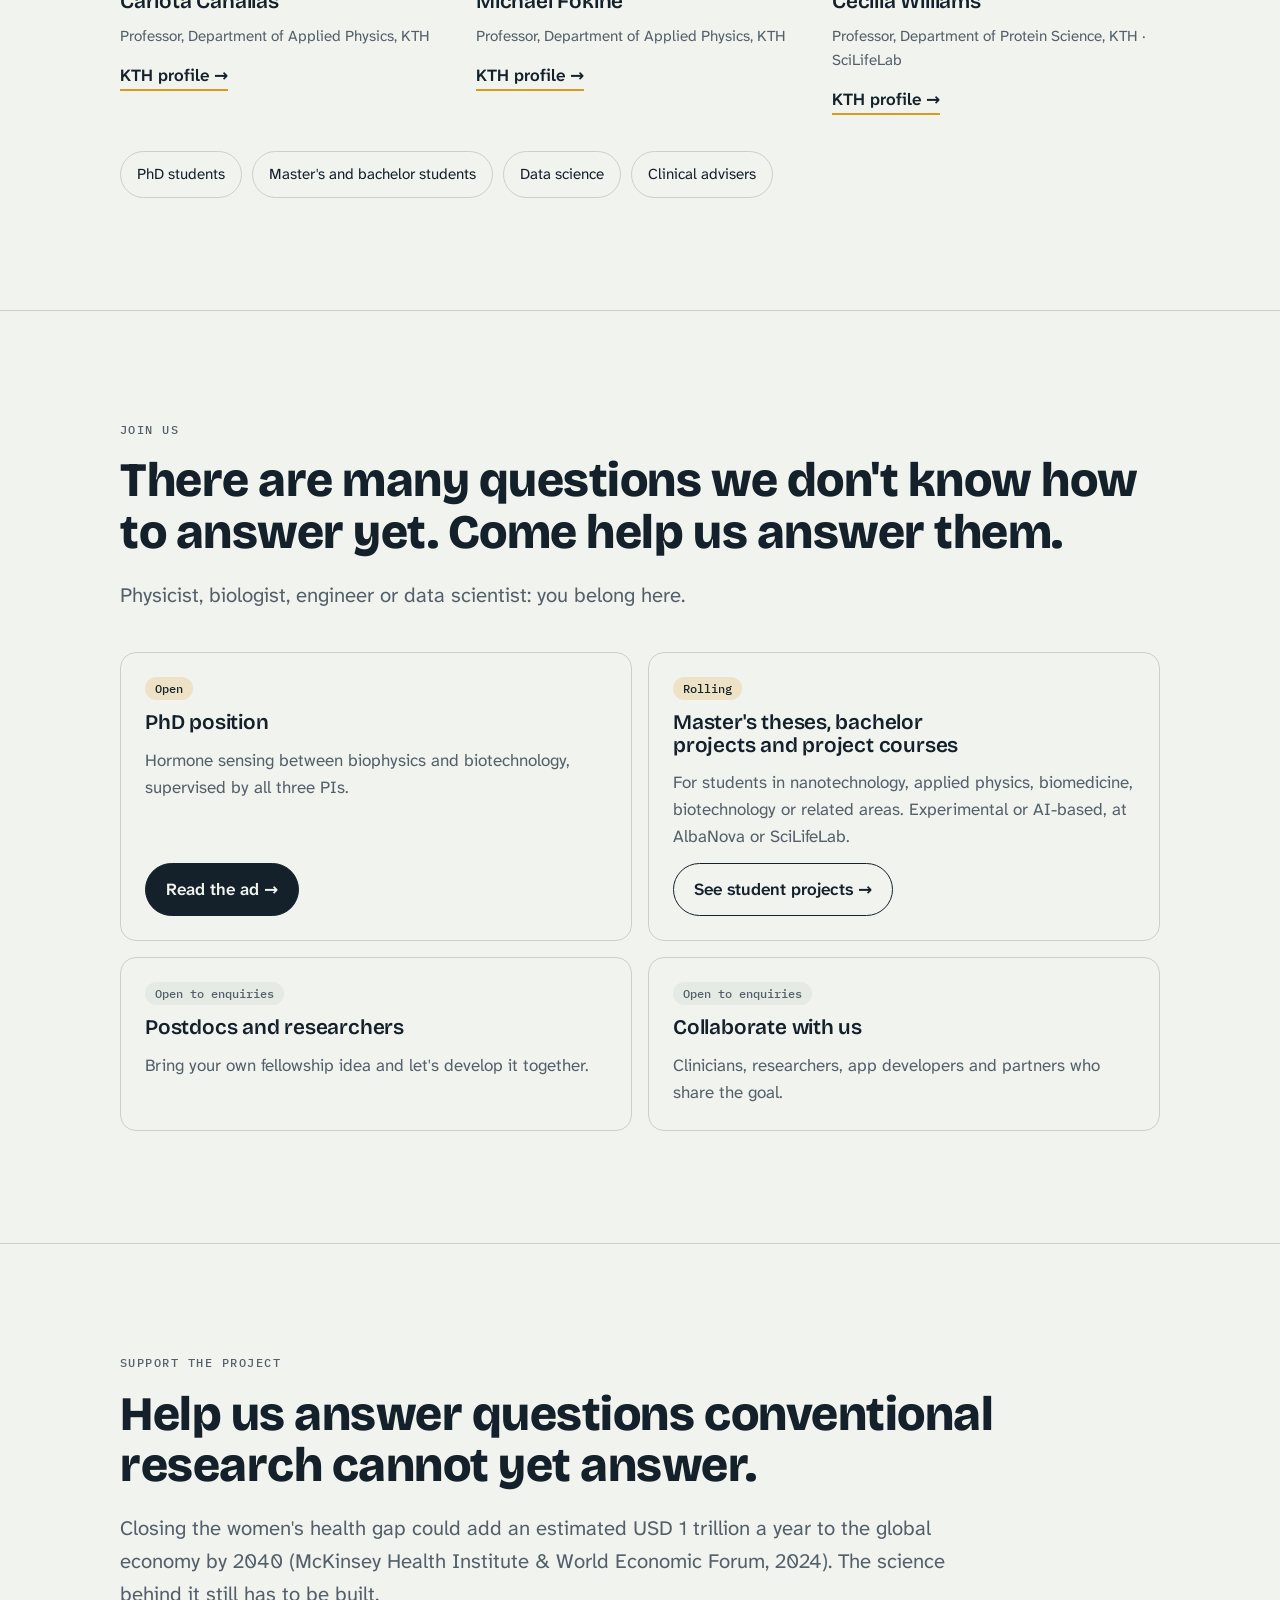
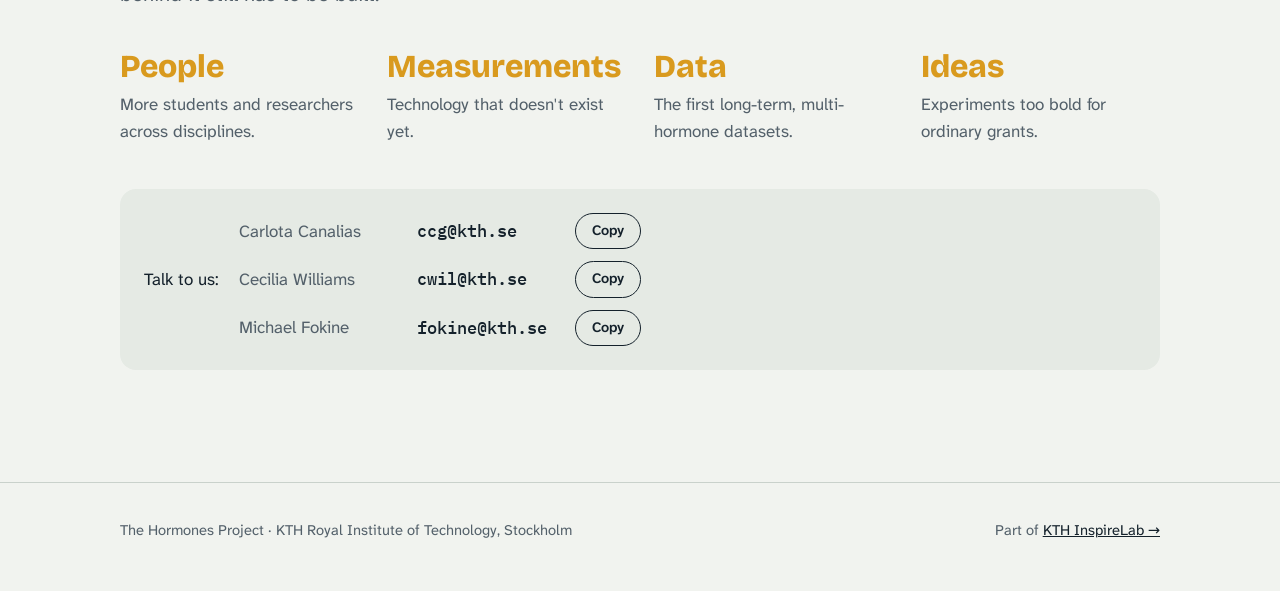
==== commit 03a2dea2: "Cover bachelor projects and project courses Broaden the student projects page title and intro, and t" ====
--- a/index.html
+++ b/index.html
@@ -191,7 +191,7 @@
         </article>
       </div>
       <div class="team" aria-label="Team">
-        <span>PhD students</span><span>Master's students</span><span>Data science</span><span>Clinical advisers</span>
+        <span>PhD students</span><span>Master's and bachelor students</span><span>Data science</span><span>Clinical advisers</span>
       </div>
     </div>
   </section>
@@ -213,9 +213,9 @@
         </div>
         <div class="card">
           <span class="status open">Rolling</span>
-          <h3>Master's thesis projects</h3>
-          <p>For students in nanotechnology, applied physics or biomedicine. AI, physics or biomedicine, at AlbaNova or SciLifeLab.</p>
-          <a class="btn" href="master.html">See master's projects →</a>
+          <h3>Master's theses, bachelor projects and project courses</h3>
+          <p>For students in nanotechnology, applied physics, biomedicine, biotechnology or related areas. Experimental or AI-based, at AlbaNova or SciLifeLab.</p>
+          <a class="btn" href="master.html">See student projects →</a>
         </div>
         <div class="card">
           <span class="status">Open to enquiries</span>
